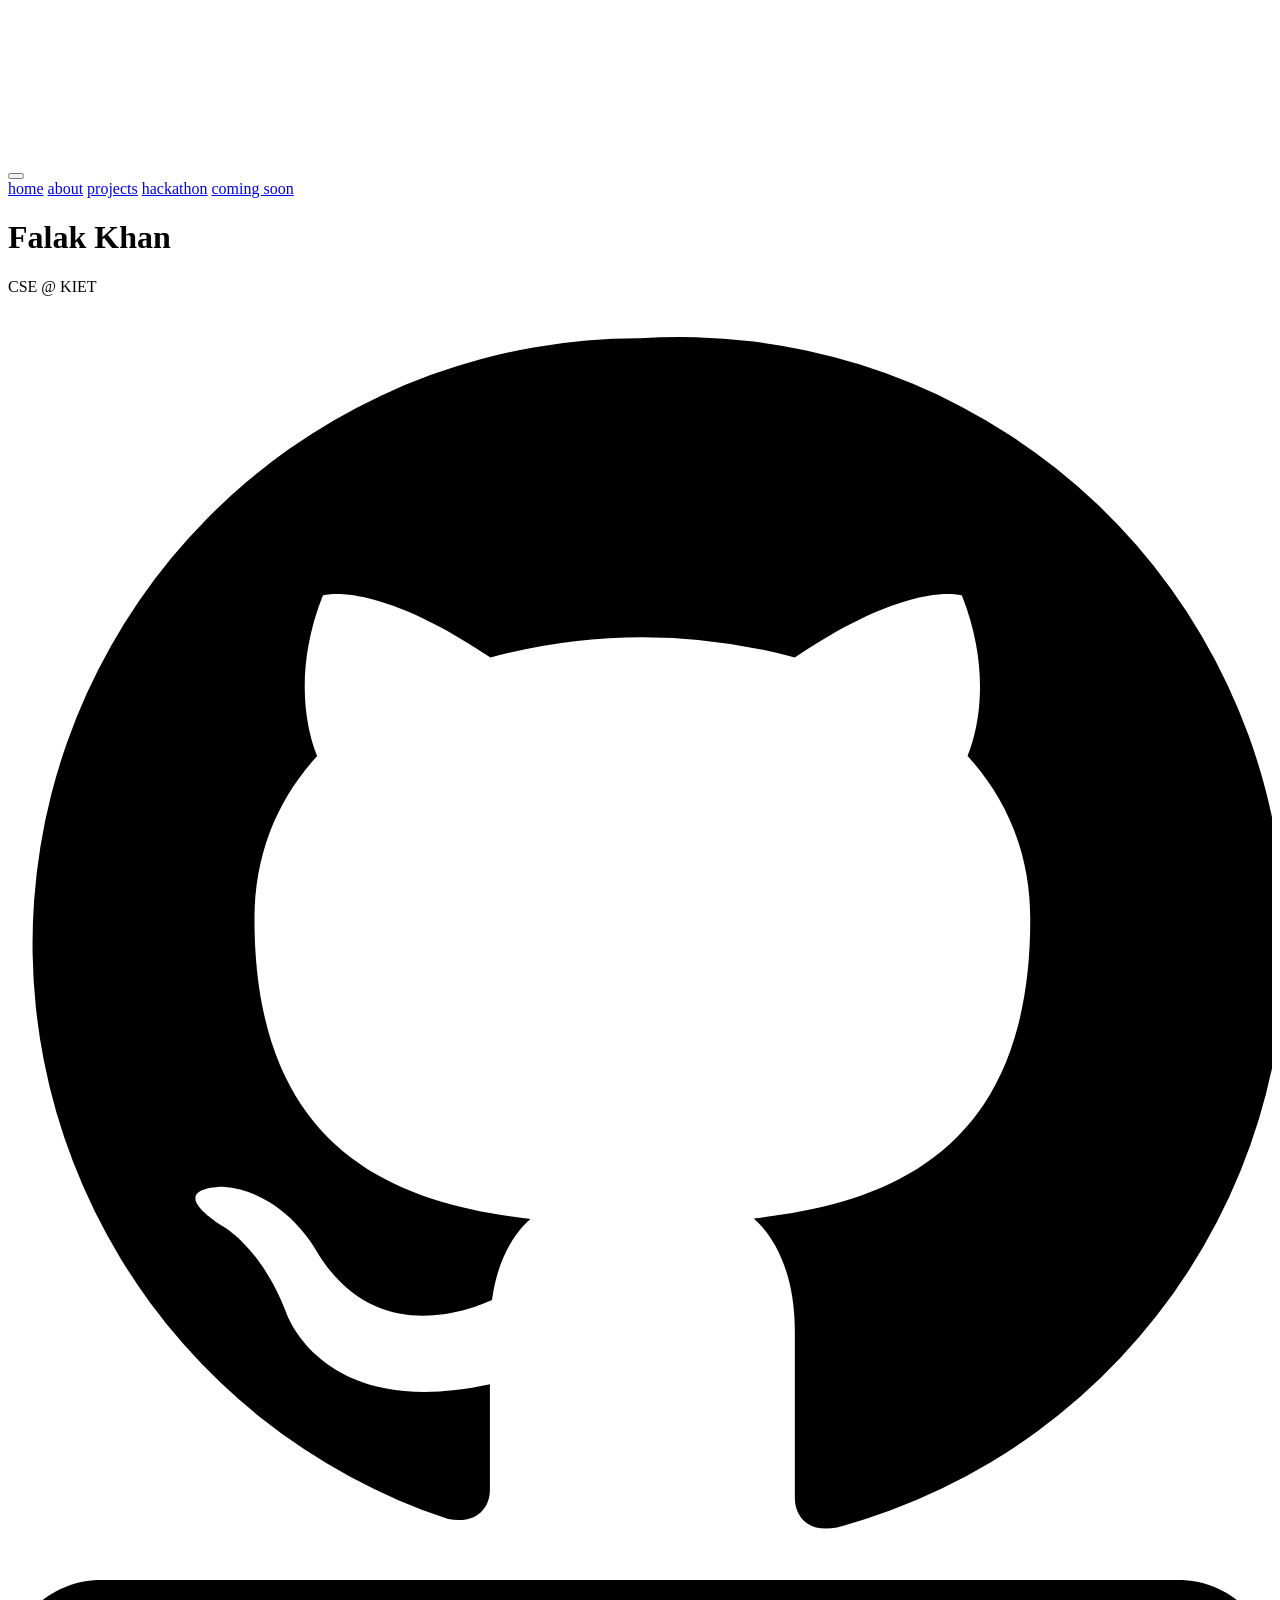
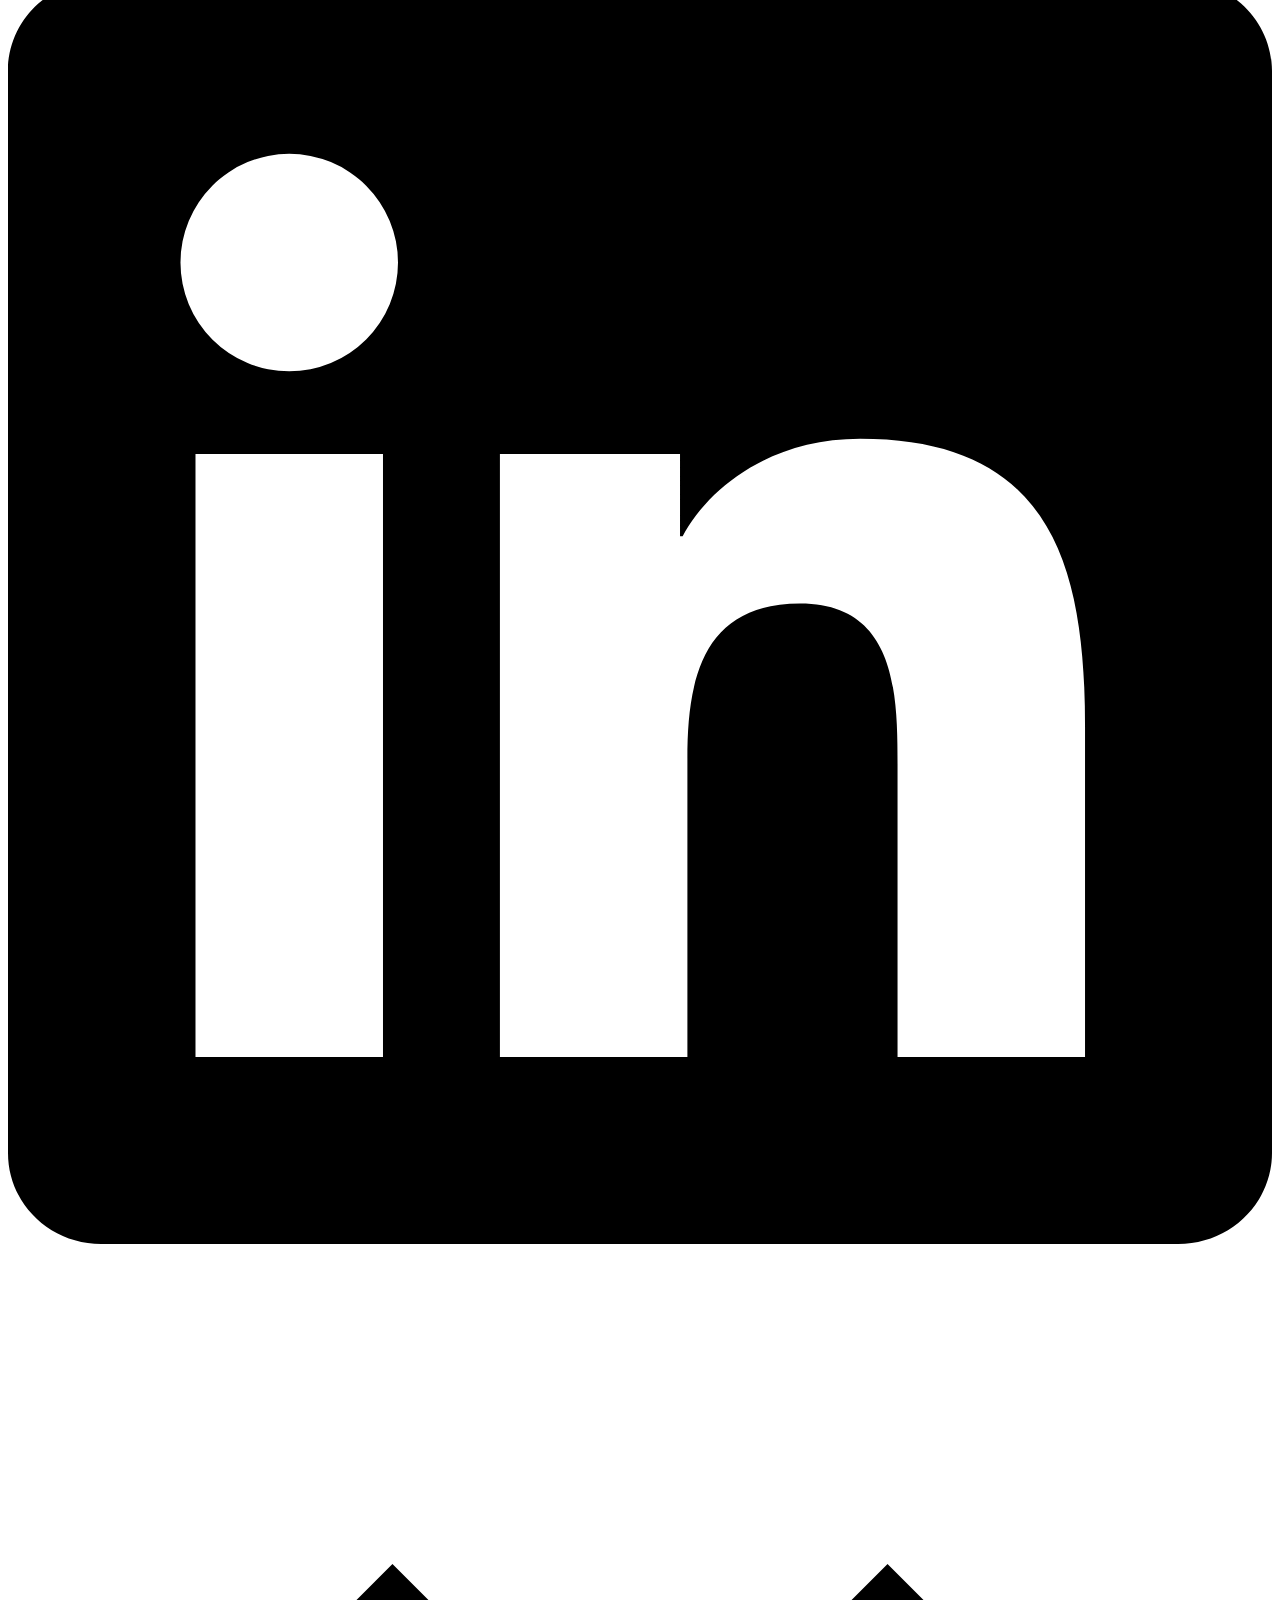
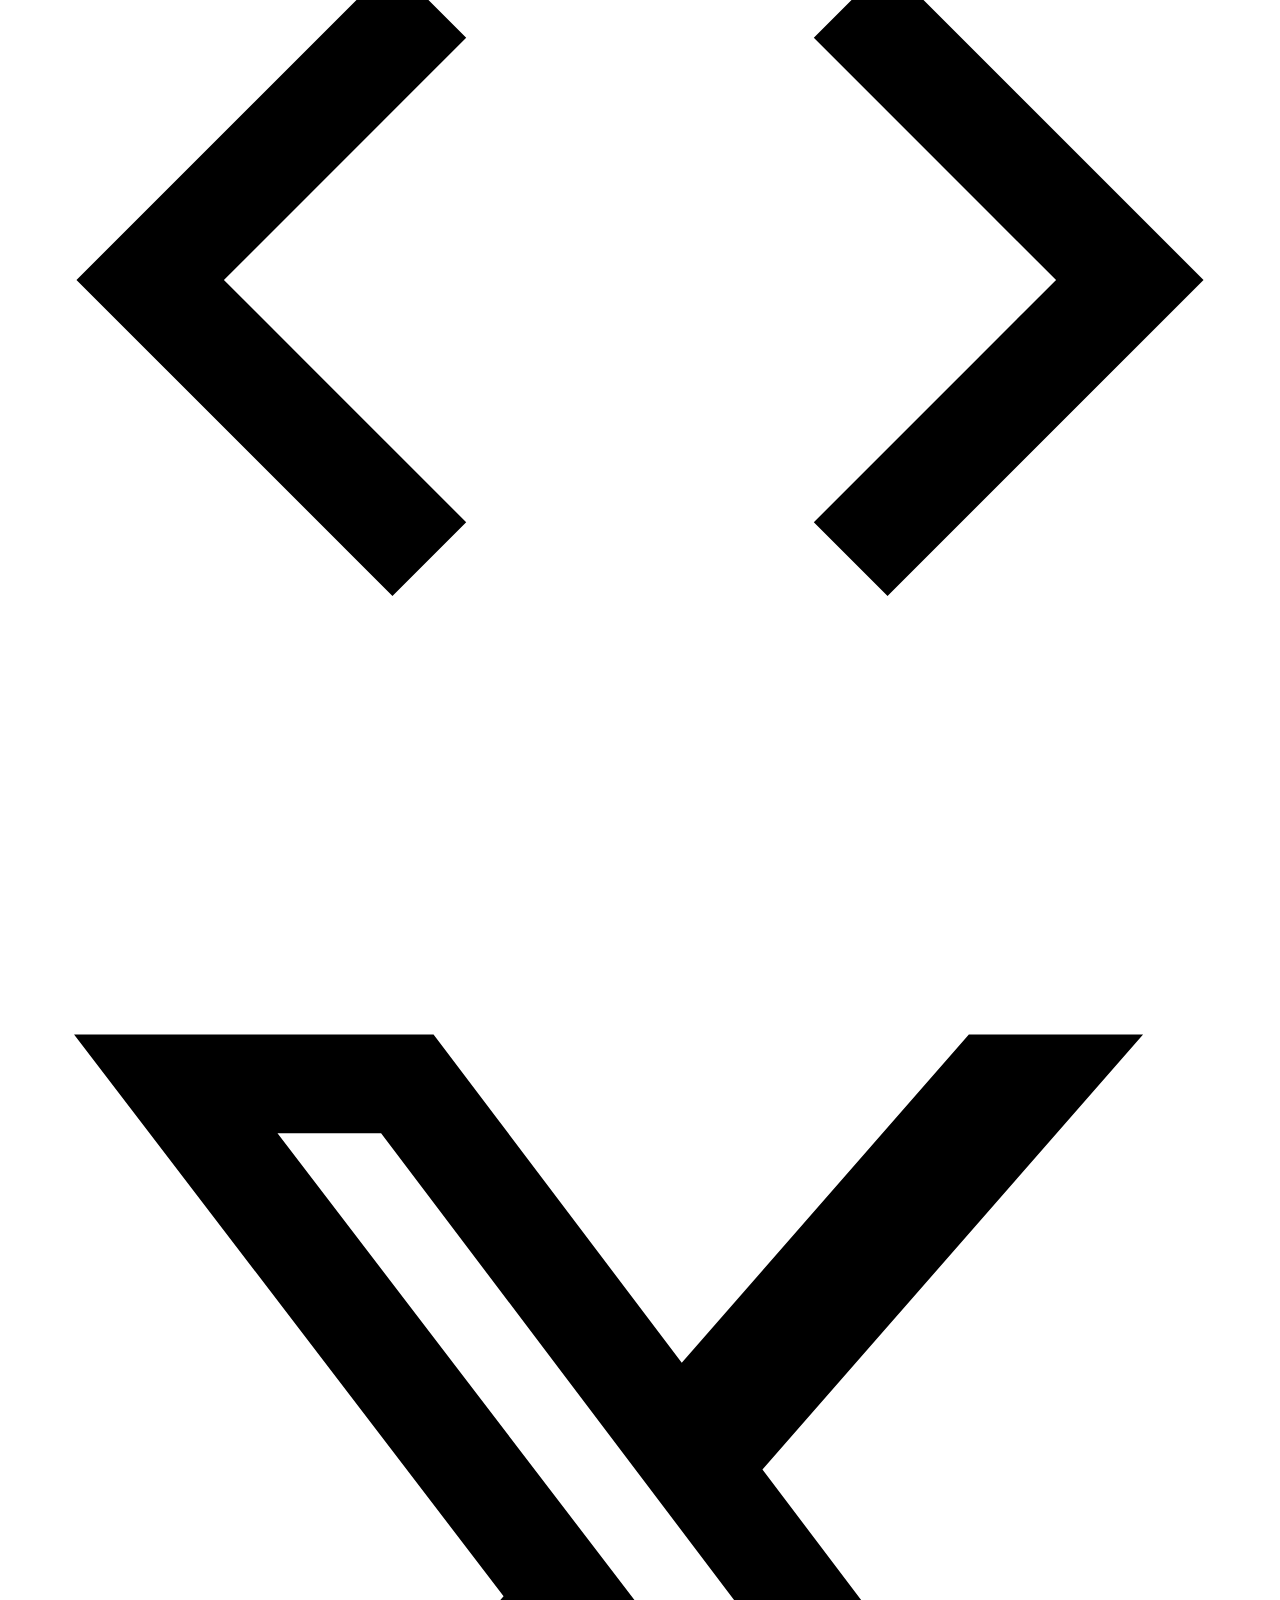
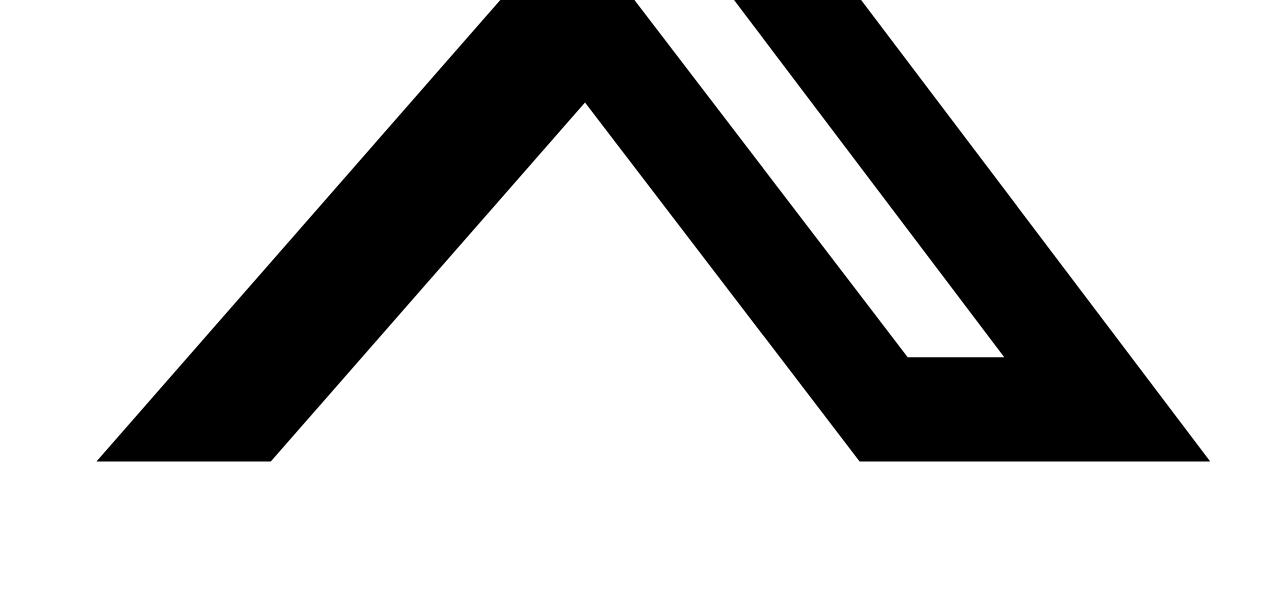
==== index.html @ dda87f32 "deploy all files" ====
<!DOCTYPE html>
<html lang="en">
<head>
<meta charset="utf-8">
<meta name="viewport" content="width=device-width, initial-scale=1, viewport-fit=cover">
<title>Falak Khan</title>
<meta name="description" content="Personal site of Falak Khan, CSE student at KIET.">
<meta name="theme-color" content="#030817">
<link rel="preconnect" href="https://fonts.googleapis.com">
<link rel="preconnect" href="https://fonts.gstatic.com" crossorigin>
<link href="https://fonts.googleapis.com/css2?family=Inter:wght@400;500;700;800&display=swap" rel="stylesheet">
<link rel="stylesheet" href="site.css?v=3">
</head>
<body>
<canvas id="bg" aria-hidden="true"></canvas>
<div class="shade"></div>

<button class="menu-btn" id="menuBtn" aria-label="Open menu" aria-expanded="false" aria-controls="menu"><span></span></button>
<nav class="menu" id="menu" aria-label="Site menu">
  <a class="pill" style="--i:0" href="#home">home</a>
  <a class="pill" style="--i:1" href="about.html">about</a>
  <a class="pill" style="--i:2" href="projects.html">projects</a>
  <a class="pill" style="--i:3" href="hackathon.html">hackathon</a>
  <a class="pill" style="--i:4" href="#soon">coming soon</a>
</nav>



<main class="view" id="home">
  <h1>Falak Khan</h1>
  <p class="tagline">CSE @ KIET</p>
  <nav class="links" aria-label="Links">
    <a class="btn" data-label="GitHub" aria-label="GitHub" href="https://github.com/curiousfalak" target="_blank" rel="noopener">
      <svg viewBox="0 0 24 24"><path d="M12 .5a11.5 11.5 0 0 0-3.64 22.42c.58.1.79-.25.79-.56v-2c-3.2.7-3.87-1.37-3.87-1.37-.52-1.33-1.28-1.68-1.28-1.68-1.04-.71.08-.7.08-.7 1.15.08 1.76 1.19 1.76 1.19 1.03 1.76 2.7 1.25 3.35.96.1-.75.4-1.25.73-1.54-2.55-.29-5.24-1.28-5.24-5.69 0-1.26.45-2.29 1.19-3.1-.12-.29-.52-1.46.11-3.05 0 0 .97-.31 3.18 1.18a11 11 0 0 1 5.78 0c2.2-1.49 3.17-1.18 3.17-1.18.63 1.59.23 2.76.11 3.05.74.81 1.19 1.84 1.19 3.1 0 4.42-2.69 5.39-5.25 5.68.41.36.78 1.06.78 2.14v3.17c0 .31.21.67.8.56A11.5 11.5 0 0 0 12 .5Z"/></svg>
    </a>
    <a class="btn" data-label="LinkedIn" aria-label="LinkedIn" href="https://www.linkedin.com/in/falak-khan-636188296/" target="_blank" rel="noopener">
      <svg viewBox="0 0 24 24"><path d="M20.45 20.45h-3.56v-5.57c0-1.33-.03-3.04-1.85-3.04-1.86 0-2.14 1.45-2.14 2.94v5.67H9.34V9h3.42v1.56h.05c.48-.9 1.64-1.85 3.37-1.85 3.6 0 4.27 2.37 4.27 5.46v6.28ZM5.34 7.43a2.06 2.06 0 1 1 0-4.13 2.06 2.06 0 0 1 0 4.13ZM7.12 20.45H3.56V9h3.56v11.45ZM22.22 0H1.77C.79 0 0 .77 0 1.73v20.54C0 23.23.79 24 1.77 24h20.45c.98 0 1.78-.77 1.78-1.73V1.73C24 .77 23.2 0 22.22 0Z"/></svg>
    </a>
    <a class="btn" data-label="Codolio" aria-label="Codolio" href="https://codolio.com/profile/falakk" target="_blank" rel="noopener">
      <svg viewBox="0 0 24 24"><path d="M8.7 16.6 4.1 12l4.6-4.6L7.3 6l-6 6 6 6 1.4-1.4Zm6.6 0 4.6-4.6-4.6-4.6L16.7 6l6 6-6 6-1.4-1.4Z"/></svg>
    </a>
    <a class="btn" data-label="X" aria-label="X (Twitter)" href="https://x.com/Khan_Falak312" target="_blank" rel="noopener">
      <svg viewBox="0 0 24 24"><path d="M18.244 2.25h3.308l-7.227 8.26 8.502 11.24H16.17l-5.214-6.817L4.99 21.75H1.68l7.73-8.835L1.254 2.25H8.08l4.713 6.231zm-1.161 17.52h1.833L7.084 4.126H5.117z"/></svg>
    </a>
  </nav>
</main>

<section class="view page" id="soon" hidden><div>
  <h2>coming soon</h2>
  <p>Something new is on the way. Check back soon.</p>
</div></section>

<script src="bg.js"></script>
<script>


// ---------- Menu + pages ----------
(() => {
  const btn = document.getElementById('menuBtn');
  const views = [...document.querySelectorAll('.view')];
  const set = o => {
    document.body.classList.toggle('open', o);
    btn.setAttribute('aria-expanded', o);
    btn.setAttribute('aria-label', o ? 'Close menu' : 'Open menu');
  };
  const route = () => {
    const id = location.hash.slice(1);
    if (id === 'projects') { location.replace('projects.html'); return; }
    const view = views.find(v => v.id === id) || views[0];
    views.forEach(v => { v.hidden = v !== view; });
    view.scrollTop = 0;
    set(false);
  };
  btn.addEventListener('click', () => set(!document.body.classList.contains('open')));
  addEventListener('keydown', e => { if (e.key === 'Escape') set(false); });
  // Clicking the page you're already on doesn't fire hashchange, so close the menu directly.
  document.querySelectorAll('.pill').forEach(a => a.addEventListener('click', () => {
    if (a.getAttribute('href') === (location.hash || '#home')) set(false);
  }));
  addEventListener('hashchange', route);
  route();
})();

</script>
</body>
</html>
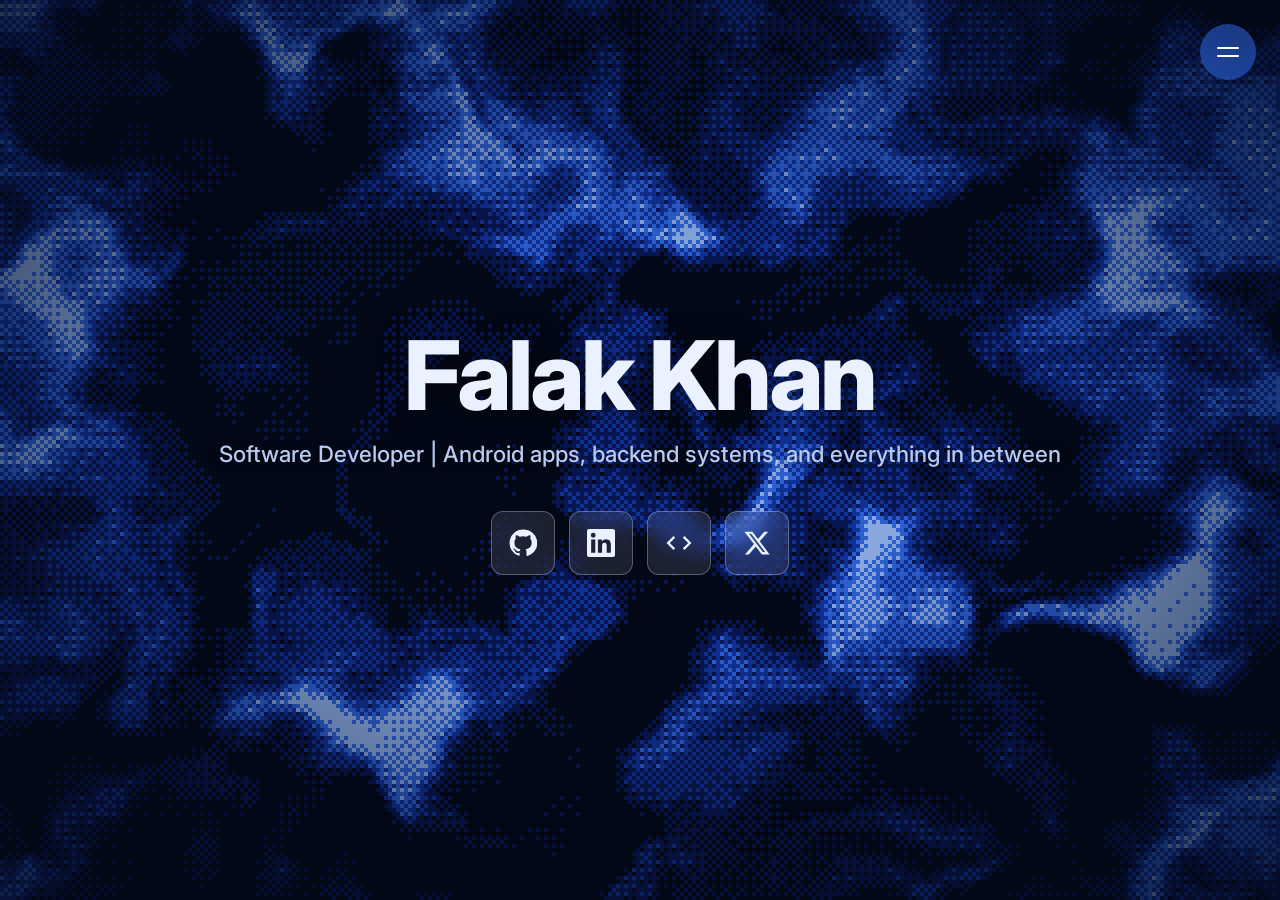
==== commit 194e16d1: "Update tagline in index.html" ====
--- a/index.html
+++ b/index.html
@@ -28,7 +28,7 @@
 
 <main class="view" id="home">
   <h1>Falak Khan</h1>
-  <p class="tagline">CSE @ KIET</p>
+  <p class="tagline">Software Developer | Android apps, backend systems, and everything in between</p>
   <nav class="links" aria-label="Links">
     <a class="btn" data-label="GitHub" aria-label="GitHub" href="https://github.com/curiousfalak" target="_blank" rel="noopener">
       <svg viewBox="0 0 24 24"><path d="M12 .5a11.5 11.5 0 0 0-3.64 22.42c.58.1.79-.25.79-.56v-2c-3.2.7-3.87-1.37-3.87-1.37-.52-1.33-1.28-1.68-1.28-1.68-1.04-.71.08-.7.08-.7 1.15.08 1.76 1.19 1.76 1.19 1.03 1.76 2.7 1.25 3.35.96.1-.75.4-1.25.73-1.54-2.55-.29-5.24-1.28-5.24-5.69 0-1.26.45-2.29 1.19-3.1-.12-.29-.52-1.46.11-3.05 0 0 .97-.31 3.18 1.18a11 11 0 0 1 5.78 0c2.2-1.49 3.17-1.18 3.17-1.18.63 1.59.23 2.76.11 3.05.74.81 1.19 1.84 1.19 3.1 0 4.42-2.69 5.39-5.25 5.68.41.36.78 1.06.78 2.14v3.17c0 .31.21.67.8.56A11.5 11.5 0 0 0 12 .5Z"/></svg>
@@ -83,4 +83,4 @@
 
 </script>
 </body>
-</html>+</html>
--- a/site.css
+++ b/site.css
@@ -0,0 +1,162 @@
+:root {
+    --bg: #030817;
+    --ink: #eaf1ff;
+    --ink-soft: #b8cbef;
+    --glass: rgba(255,255,255,.10);
+    --glass-strong: rgba(255,255,255,.18);
+    --edge: rgba(255,255,255,.28);
+    --accent: #4d8dff;
+    --panel: rgba(4,10,30,.92);
+  }
+  * { box-sizing: border-box; margin: 0; }
+  html, body { height: 100%; }
+  body {
+    background: var(--bg); color: var(--ink);
+    font-family: "Inter", system-ui, -apple-system, "Segoe UI", Roboto, sans-serif;
+    overflow: hidden; -webkit-font-smoothing: antialiased;
+  }
+  #bg { position: fixed; inset: 0; width: 100%; height: 100%; image-rendering: pixelated; }
+  .shade { position: fixed; inset: 0; pointer-events: none;
+    background: radial-gradient(ellipse at center, rgba(3,8,23,.15) 30%, rgba(3,8,23,.78) 100%); }
+
+  main {
+    position: relative; height: 100%;
+    display: flex; flex-direction: column; align-items: center; justify-content: center;
+    padding: env(safe-area-inset-top, 0px) 24px env(safe-area-inset-bottom, 0px); text-align: center;
+  }
+  h1 {
+    font-size: clamp(2.6rem, 9vw, 6rem); font-weight: 800; letter-spacing: -.03em; line-height: 1.05;
+    text-shadow: 0 2px 30px rgba(0,0,0,.55);
+  }
+  .tagline {
+    margin-top: 14px; font-size: clamp(1rem, 2.4vw, 1.4rem); font-weight: 500; color: var(--ink-soft);
+    text-shadow: 0 1px 12px rgba(0,0,0,.6);
+  }
+  .links { display: flex; gap: 14px; margin-top: 44px; flex-wrap: wrap; justify-content: center; }
+
+  .btn {
+    position: relative; width: 64px; height: 64px; display: grid; place-items: center;
+    color: var(--ink); background: var(--glass); border: 1px solid var(--edge); border-radius: 12px;
+    backdrop-filter: blur(10px); -webkit-backdrop-filter: blur(10px);
+    cursor: pointer; text-decoration: none; font: inherit;
+    transition: transform .18s ease, background .18s ease, border-color .18s ease;
+  }
+  .btn svg { width: 28px; height: 28px; fill: currentColor; }
+  .btn:hover { transform: translateY(-3px); background: var(--glass-strong); border-color: rgba(255,255,255,.55); }
+  .btn:active { transform: translateY(0); }
+  .btn::after {
+    content: attr(data-label); position: absolute; top: calc(100% + 10px); left: 50%;
+    transform: translate(-50%, -4px); opacity: 0; pointer-events: none; white-space: nowrap;
+    font-size: .8rem; font-weight: 500; padding: 5px 10px; border-radius: 8px;
+    background: rgba(3,10,30,.92); border: 1px solid var(--edge);
+    transition: opacity .15s ease, transform .15s ease;
+  }
+  .btn:hover::after, .btn:focus-visible::after { opacity: 1; transform: translate(-50%, 0); }
+  :focus-visible { outline: 2px solid #fff; outline-offset: 3px; }
+
+  .menu-btn {
+    position: fixed; z-index: 20; top: calc(env(safe-area-inset-top, 0px) + 24px); right: 24px;
+    width: 56px; height: 56px; border-radius: 50%; border: 0; cursor: pointer; color: #fff;
+    background: rgba(50,110,240,.5); backdrop-filter: blur(8px); -webkit-backdrop-filter: blur(8px);
+    display: grid; place-items: center; transition: transform .18s ease, background .18s ease;
+  }
+  .menu-btn:hover { background: rgba(50,110,240,.8); transform: scale(1.06); }
+  .menu-btn span, .menu-btn span::before {
+    display: block; width: 22px; height: 2px; background: currentColor; border-radius: 2px; transition: transform .25s ease;
+  }
+  .menu-btn span { position: relative; transform: translateY(-4px); }
+  .menu-btn span::before { content: ""; position: absolute; top: 8px; }
+  .menu-btn[aria-expanded="true"] span { transform: rotate(45deg); }
+  .menu-btn[aria-expanded="true"] span::before { transform: translateY(-8px) rotate(-90deg); top: 8px; }
+  [hidden] { display: none !important; }
+  .menu {
+    position: fixed; inset: 0; z-index: 15; overflow: hidden; perspective: 1400px;
+    background: rgba(3,8,23,.55); backdrop-filter: blur(18px); -webkit-backdrop-filter: blur(18px);
+    opacity: 0; visibility: hidden; transition: opacity .3s ease, visibility 0s .3s;
+  }
+  body.open .menu { opacity: 1; visibility: visible; transition: opacity .3s ease, visibility 0s; }
+  .pill {
+    --l: 0%; --t: 0%; --w: 30vw; --r: 0deg; --ry: 0deg; --s: 1;
+    position: absolute; left: var(--l); top: var(--t); width: var(--w); height: clamp(90px, 22vh, 180px); max-width: calc(100vw - 24px);
+    display: grid; place-items: center; padding: 0 24px; text-align: center;
+    border: 1px solid rgba(255,255,255,.4); border-radius: 999px; background: rgba(3,8,23,.4);
+    color: var(--ink); text-decoration: none; font-size: clamp(1.5rem, 3.6vw, 2.8rem); font-weight: 500;
+    transform: rotate(var(--r)) rotateY(var(--ry)) scale(var(--s));
+    transition: background .2s ease, border-color .2s ease, transform .3s cubic-bezier(.2,.8,.2,1);
+  }
+  .pill:hover, .pill:focus-visible { --s: 1.04; background: rgba(77,141,255,.25); border-color: var(--accent); z-index: 1; }
+  /* scattered positions: left, top, width, tilt, 3D turn */
+  .pill:nth-child(1) { --l: 4%;  --t: 19%; --w: 29vw; --r: -6deg; --ry: 9deg; }
+  .pill:nth-child(2) { --l: 35%; --t: 15%; --w: 30vw; --r: 4deg;  --ry: -6deg; }
+  .pill:nth-child(3) { --l: 67%; --t: 21%; --w: 29vw; --r: 7deg;  --ry: -10deg; }
+  .pill:nth-child(4) { --l: 9%;  --t: 53%; --w: 29vw; --r: 5deg;  --ry: 8deg; }
+  .pill:nth-child(5) { --l: 41%; --t: 50%; --w: 32vw; --r: -6deg; --ry: -5deg; }
+  body.open .pill { animation: pillIn .55s cubic-bezier(.2,.8,.2,1) both; animation-delay: calc(var(--i) * 70ms); }
+  @keyframes pillIn { from { opacity: 0; transform: translateY(40px) rotate(calc(var(--r) * 2.5)) rotateY(var(--ry)) scale(.9); } }
+
+  .page {
+    position: fixed; inset: 0; overflow-y: auto; display: flex; flex-direction: column; align-items: center;
+    padding: calc(env(safe-area-inset-top, 0px) + 110px) 24px 60px;
+  }
+  .page > div { width: min(640px, 100%); }
+  .page h2 { font-size: clamp(2rem, 6vw, 3.4rem); font-weight: 800; letter-spacing: -.02em; text-shadow: 0 2px 24px rgba(0,0,0,.5); }
+  .page p { margin-top: 18px; line-height: 1.65; color: var(--ink-soft); font-size: 1.08rem; max-width: 60ch; }
+  .page a { color: var(--ink); text-decoration-color: var(--accent); text-underline-offset: 3px; }
+  .page a:hover { text-decoration-thickness: 2px; }
+  .list { display: grid; gap: 12px; margin-top: 28px; }
+  .card {
+    display: block; padding: 18px 20px; border-radius: 14px; text-decoration: none;
+    background: var(--glass); border: 1px solid var(--edge); backdrop-filter: blur(10px); -webkit-backdrop-filter: blur(10px);
+  }
+  .card strong { display: block; font-size: 1.1rem; }
+  .card span { display: block; margin-top: 6px; color: var(--ink-soft); line-height: 1.5; }
+  a.card:hover { border-color: var(--accent); background: var(--glass-strong); }
+
+  /* about page */
+  #about > div { width: min(1080px, 100%); display: grid; grid-template-columns: minmax(280px, 380px) 1fr; gap: 56px; align-items: start; }
+  #about h2 { margin: 0; }
+  .photo {
+    position: relative; width: 250px; height: 250px; border-radius: 22px; overflow: hidden;
+    display: grid; place-items: center; font-size: 3.4rem; font-weight: 800; color: var(--ink);
+    background: linear-gradient(135deg, #15308f, #4d8dff); border: 1px solid var(--edge);
+  }
+  .photo img { position: absolute; inset: 0; width: 100%; height: 100%; object-fit: cover; }
+  .abtns { display: flex; gap: 10px; flex-wrap: wrap; margin-top: 22px; }
+  .abtn {
+    display: inline-flex; align-items: center; gap: 8px; padding: 12px 18px; border-radius: 12px; cursor: pointer;
+    font: inherit; font-weight: 600; color: var(--ink); text-decoration: none;
+    background: var(--glass); border: 1px solid var(--edge); backdrop-filter: blur(10px); -webkit-backdrop-filter: blur(10px);
+    transition: background .18s ease, border-color .18s ease, transform .18s ease;
+  }
+  .abtn svg { width: 20px; height: 20px; fill: currentColor; }
+  .abtn:hover { background: var(--glass-strong); border-color: var(--accent); transform: translateY(-2px); }
+  .exp { display: grid; gap: 12px; margin-top: 34px; }
+  .exp details { border-radius: 14px; background: var(--glass); border: 1px solid var(--edge); backdrop-filter: blur(10px); -webkit-backdrop-filter: blur(10px); }
+  .exp details[open] { border-color: rgba(77,141,255,.6); }
+  .exp summary { display: flex; align-items: center; gap: 16px; padding: 16px 18px; cursor: pointer; list-style: none; }
+  .exp summary::-webkit-details-marker { display: none; }
+  .exp summary::after { content: ""; margin-left: auto; width: 8px; height: 8px; border-right: 2px solid var(--ink-soft); border-bottom: 2px solid var(--ink-soft); transform: rotate(45deg); transition: transform .2s ease; }
+  .exp details[open] summary::after { transform: rotate(-135deg); }
+  .logo { flex: none; width: 48px; height: 48px; border-radius: 10px; display: grid; place-items: center; font-weight: 800; background: rgba(77,141,255,.28); border: 1px solid var(--edge); }
+  .exp strong { display: block; font-size: 1.08rem; }
+  .exp small { color: var(--ink-soft); font-size: .92rem; }
+  .exp ul { margin: 0; padding: 0 20px 18px 40px; color: var(--ink-soft); line-height: 1.55; font-size: .95rem; display: grid; gap: 8px; }
+  #about .bio p:first-of-type { margin-top: 0; }
+  @media (max-width: 820px) { #about > div { grid-template-columns: 1fr; gap: 32px; } .photo { width: 200px; height: 200px; } }
+
+  @media (max-width: 480px) {
+    .btn { width: 56px; height: 56px; }
+    .pill { height: clamp(72px, 11vh, 100px); font-size: 1.5rem; }
+    .pill:nth-child(1) { --l: 5%;  --t: 15%; --w: 72vw; --r: -5deg; --ry: 8deg; }
+    .pill:nth-child(2) { --l: 23%; --t: 29%; --w: 72vw; --r: 4deg;  --ry: -8deg; }
+    .pill:nth-child(3) { --l: 6%;  --t: 43%; --w: 72vw; --r: 6deg;  --ry: 9deg; }
+    .pill:nth-child(4) { --l: 22%; --t: 57%; --w: 72vw; --r: -4deg; --ry: -8deg; }
+    .pill:nth-child(5) { --l: 5%;  --t: 71%; --w: 72vw; --r: 5deg;  --ry: 6deg; }
+    .links { gap: 10px; margin-top: 36px; }
+  }
+  @media (prefers-reduced-motion: reduce) {
+    * { transition-duration: .01ms !important; animation: none !important; }
+  }
+
+  /* about page: plain, static background */
+  body.plain { background: radial-gradient(900px 520px at 12% -8%, rgba(77,141,255,.16), transparent 62%), #060d24; }
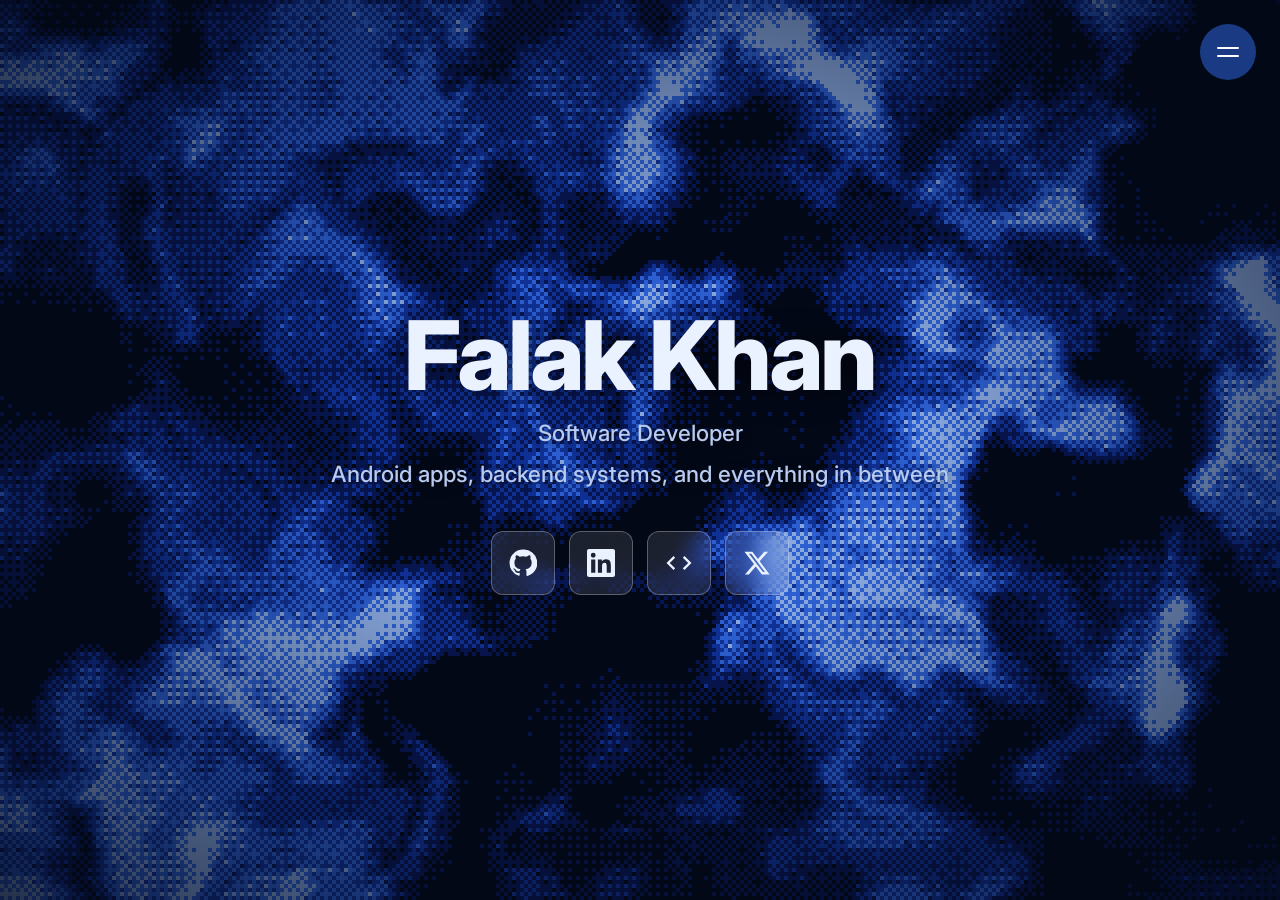
==== commit b1c25c5b: "Split tagline into two separate paragraphs" ====
--- a/index.html
+++ b/index.html
@@ -28,7 +28,8 @@
 
 <main class="view" id="home">
   <h1>Falak Khan</h1>
-  <p class="tagline">Software Developer | Android apps, backend systems, and everything in between</p>
+  <p class="tagline">Software Developer</p>
+  <p class="tagline">Android apps, backend systems, and everything in between</p>
   <nav class="links" aria-label="Links">
     <a class="btn" data-label="GitHub" aria-label="GitHub" href="https://github.com/curiousfalak" target="_blank" rel="noopener">
       <svg viewBox="0 0 24 24"><path d="M12 .5a11.5 11.5 0 0 0-3.64 22.42c.58.1.79-.25.79-.56v-2c-3.2.7-3.87-1.37-3.87-1.37-.52-1.33-1.28-1.68-1.28-1.68-1.04-.71.08-.7.08-.7 1.15.08 1.76 1.19 1.76 1.19 1.03 1.76 2.7 1.25 3.35.96.1-.75.4-1.25.73-1.54-2.55-.29-5.24-1.28-5.24-5.69 0-1.26.45-2.29 1.19-3.1-.12-.29-.52-1.46.11-3.05 0 0 .97-.31 3.18 1.18a11 11 0 0 1 5.78 0c2.2-1.49 3.17-1.18 3.17-1.18.63 1.59.23 2.76.11 3.05.74.81 1.19 1.84 1.19 3.1 0 4.42-2.69 5.39-5.25 5.68.41.36.78 1.06.78 2.14v3.17c0 .31.21.67.8.56A11.5 11.5 0 0 0 12 .5Z"/></svg>
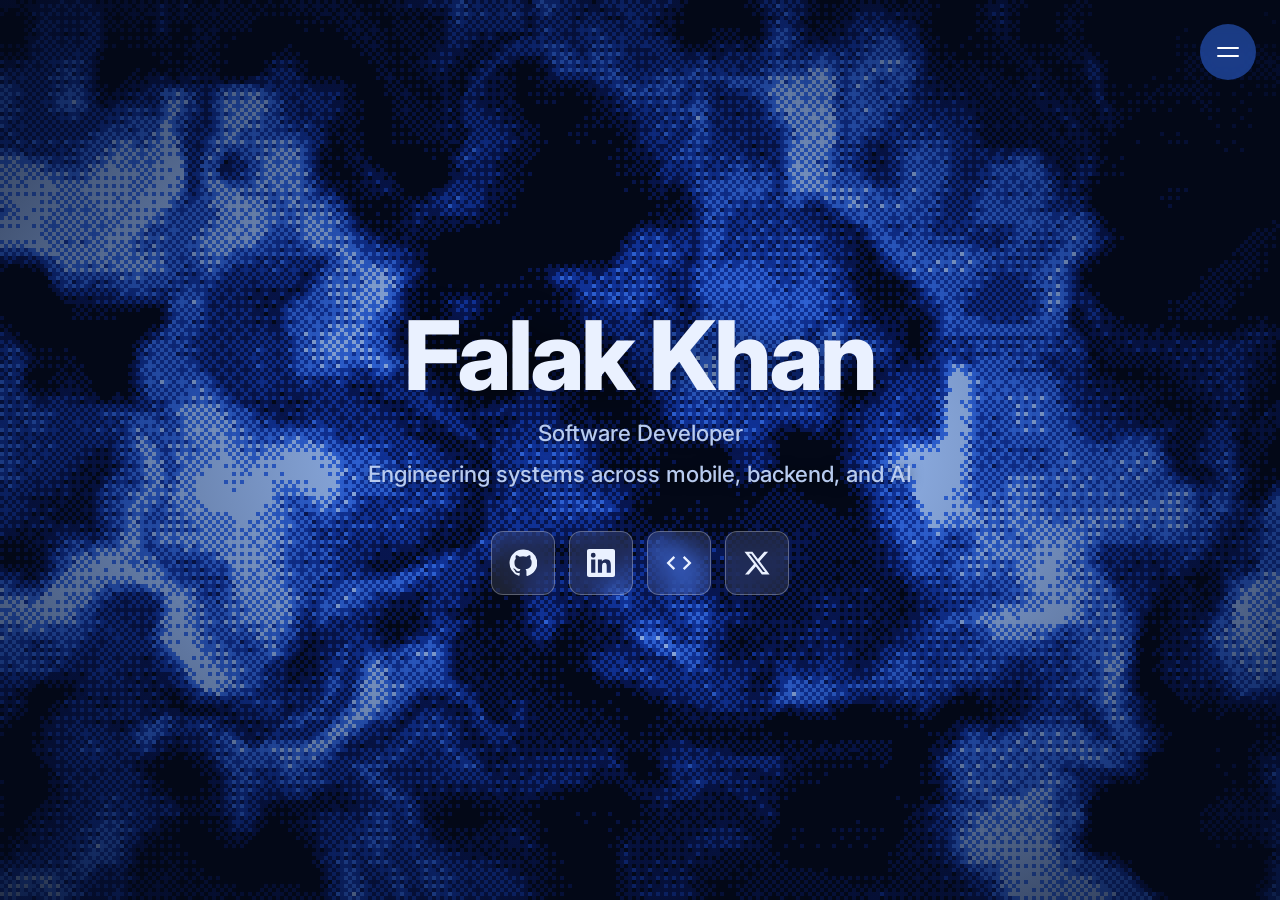
==== commit 0088b070: "Update tagline to reflect broader engineering focus" ====
--- a/index.html
+++ b/index.html
@@ -29,7 +29,7 @@
 <main class="view" id="home">
   <h1>Falak Khan</h1>
   <p class="tagline">Software Developer</p>
-  <p class="tagline">Android apps, backend systems, and everything in between</p>
+  <p class="tagline">Engineering systems across mobile, backend, and AI</p>
   <nav class="links" aria-label="Links">
     <a class="btn" data-label="GitHub" aria-label="GitHub" href="https://github.com/curiousfalak" target="_blank" rel="noopener">
       <svg viewBox="0 0 24 24"><path d="M12 .5a11.5 11.5 0 0 0-3.64 22.42c.58.1.79-.25.79-.56v-2c-3.2.7-3.87-1.37-3.87-1.37-.52-1.33-1.28-1.68-1.28-1.68-1.04-.71.08-.7.08-.7 1.15.08 1.76 1.19 1.76 1.19 1.03 1.76 2.7 1.25 3.35.96.1-.75.4-1.25.73-1.54-2.55-.29-5.24-1.28-5.24-5.69 0-1.26.45-2.29 1.19-3.1-.12-.29-.52-1.46.11-3.05 0 0 .97-.31 3.18 1.18a11 11 0 0 1 5.78 0c2.2-1.49 3.17-1.18 3.17-1.18.63 1.59.23 2.76.11 3.05.74.81 1.19 1.84 1.19 3.1 0 4.42-2.69 5.39-5.25 5.68.41.36.78 1.06.78 2.14v3.17c0 .31.21.67.8.56A11.5 11.5 0 0 0 12 .5Z"/></svg>
